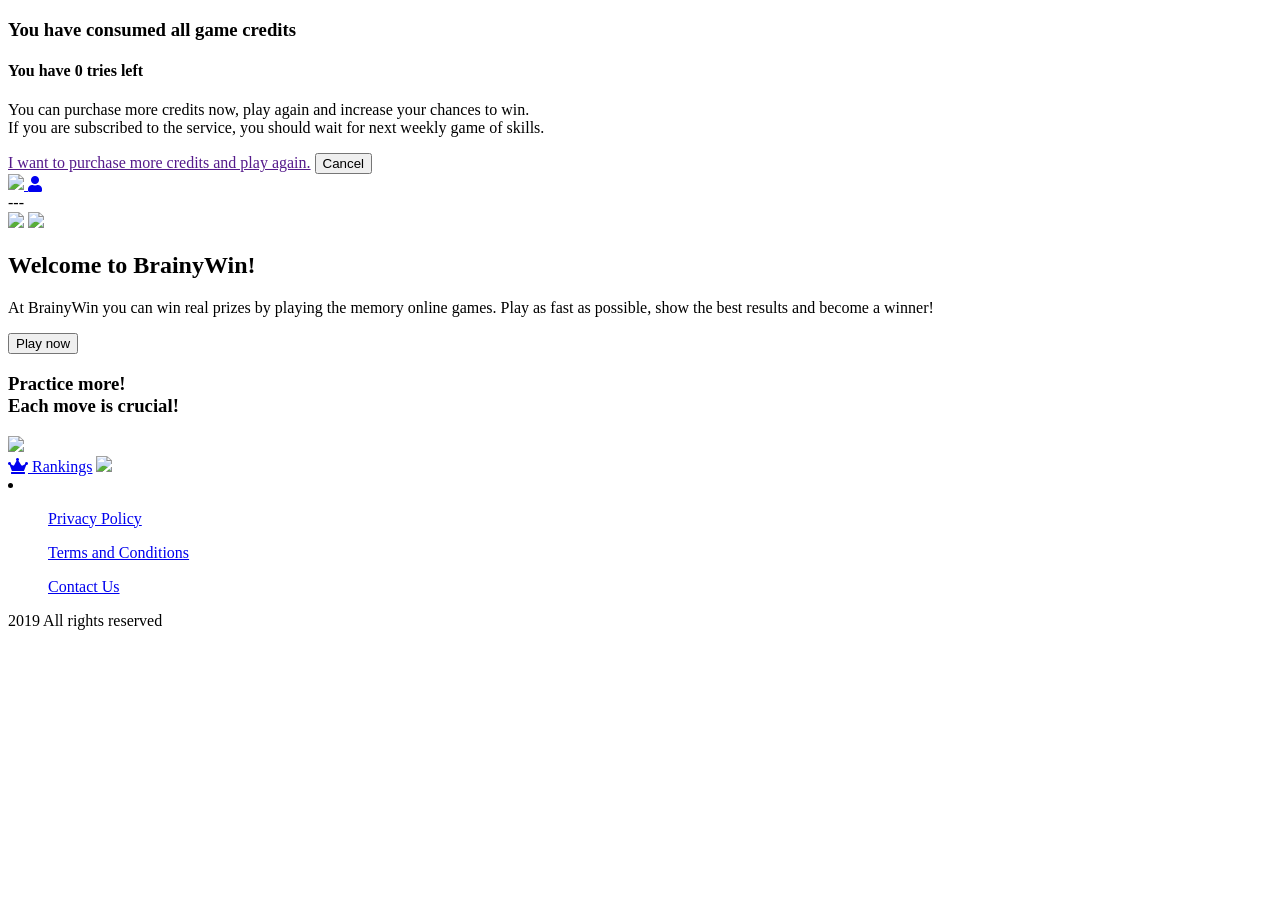
==== index.html @ 217ad2a1 "Add files via upload" ====
<!DOCTYPE html>
<meta name="viewport" content="width=device-width, initial-scale=1">
<html lang="en">
<head>
	<meta charset="UTF-8">
	<title>Brainywin</title>
	<link rel="shortcut icon" href="./favicon.ico" type="image/x-icon">
	<link rel="stylesheet" type="text/css" href="./css/styles.css">
	<script type="text/javascript"> (function() { var css = document.createElement('link'); css.href = 'https://use.fontawesome.com/releases/v5.1.0/css/all.css'; css.rel = 'stylesheet'; css.type = 'text/css'; document.getElementsByTagName('head')[0].appendChild(css); })(); 
	</script>

	
</head>
<body class="main">
  <div id="popUpLimit">
  <div class="box orange_gr">
    <!-- <div class="img">&nbsp;</div> -->
    <div class="content">
      <h3>You have consumed all game credits</h3>
      <h4 id="credits_left"> You have 0 tries left
</h4>
      <p>You can purchase more credits now, play again and increase your chances to win. <br/>
If you are subscribed to the service,  you should wait for next weekly game of skills.</p>
      <a class="getPremium" href="">I want to purchase more credits and play again.</a>
      <button type="button" id="close" class="close">Cancel</button>
    </div>
  </div>
</div>
<header class="violet_gr">
	<div class="wrapper">
		<a href="./index.html">
			<img class="header_logo" src="./images/brainywin_logo_small.png">
		</a>

		<a href="./profile.html" id="login_icon">
			<i class="fas fa-user"></i>
		</a>	
		<div class="float-right-block">	
			<span id="credit_counter"> --- </span>
		</div>
	</div>
</header>
<section class="main_bg orange_gr">
	<div class="wrapper">
		<img class="left_img mobile_hide" src="./images/iphone.png">
		<img class="right_img" src="./images/notebook.png">
		<h2 class="left">Welcome to BrainyWin!</h2>
		<p class="main_text"><span>At BrainyWin you can win real prizes by playing the memory online games.</span> 
			<span>Play as fast as possible, show the best results and become a winner!</span>
		</p>
		<div class="center_content">
			<button class="button" id="play_button" href="">Play now</button>

			</div>
		<h3>Practice more!<br> 
			Each move is crucial!</h3>
	</div>

</section>
<footer class="violet_gr">
<img class="left_img desk_hide" src="./images/iphone.png">
	<div class="wrapper">
		<a href="./rankings.html" class="Rankings_link">
		<i class="fas fa-crown"></i> Rankings</a>
		<img class="bottom_logo desk_hide" src="./images/brainywin_logo.svg">
			<li class="footer_menu">
				<ul><a href="./privacypolicy.html">Privacy Policy</a></ul>
				<ul><a href="./terms.html">Terms and Conditions</a></ul>
				<ul><a href="./contact.html">Contact Us</a></ul>
			</li>
		<span class="copyright"> 2019 All rights reserved</span>
	</div>
</footer>




</body>

	<script  type="text/javascript" src="./js/login.js" ></script>
</html>
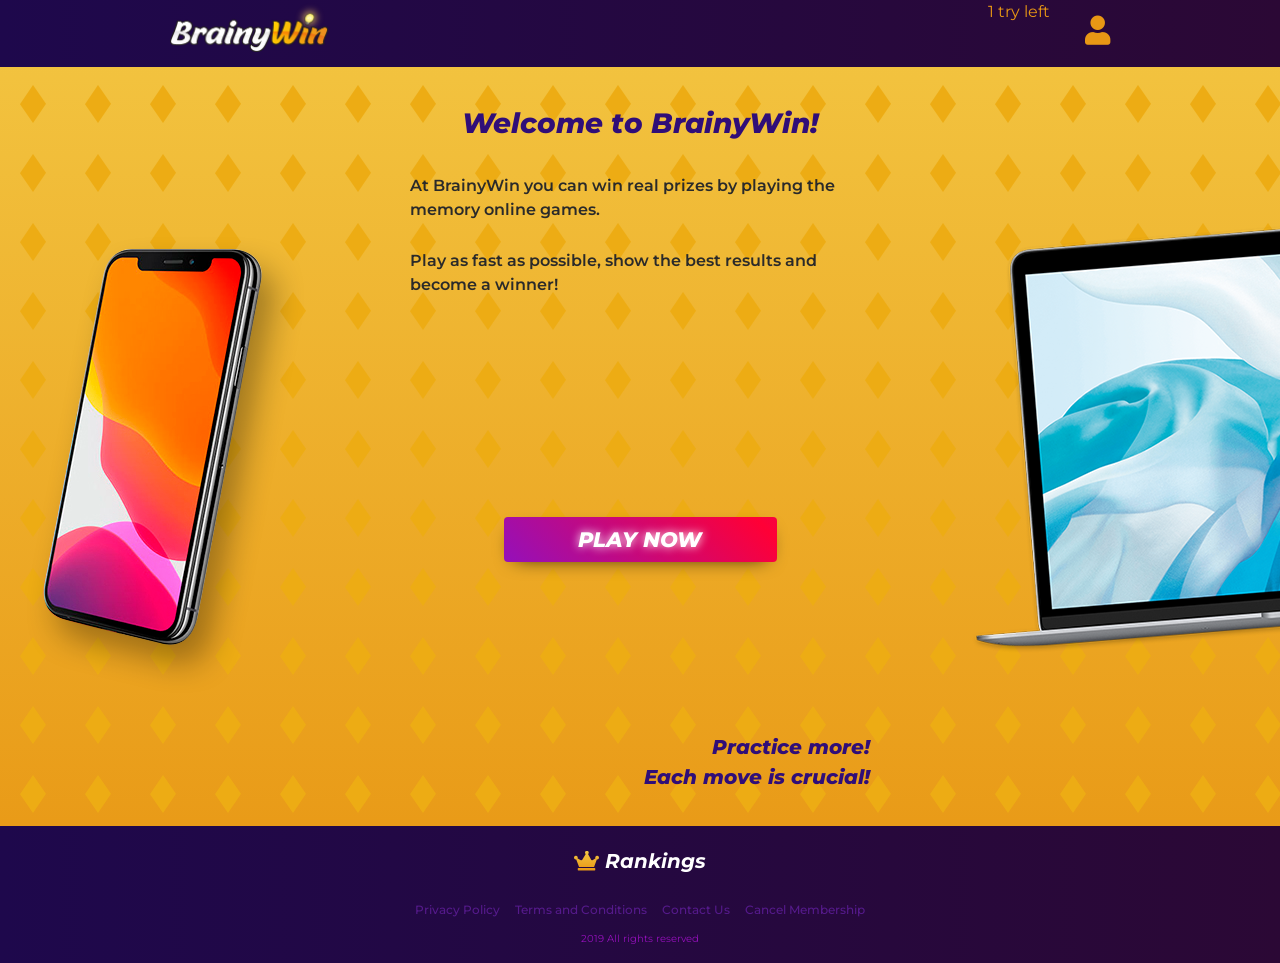
==== commit a642f080: "Update index.html" ====
--- a/index.html
+++ b/index.html
@@ -67,6 +67,7 @@
 				<ul><a href="./privacypolicy.html">Privacy Policy</a></ul>
 				<ul><a href="./terms.html">Terms and Conditions</a></ul>
 				<ul><a href="./contact.html">Contact Us</a></ul>
+				<ul><a href="./cancel.html">Cancel Membership</a></ul>
 			</li>
 		<span class="copyright"> 2019 All rights reserved</span>
 	</div>
@@ -78,4 +79,4 @@
 </body>
 
 	<script  type="text/javascript" src="./js/login.js" ></script>
-</html>+</html>
--- a/css/styles.css
+++ b/css/styles.css
@@ -0,0 +1,834 @@
+@import url('https://fonts.googleapis.com/css?family=Montserrat:400,600,700i,800i&display=swap');
+
+html, body, h1, h2, h3, h4, div, section, ul {
+	margin: 0;
+	padding: 0;
+	box-sizing: border-box;
+	line-height: 1.5;
+	font-family: 'Montserrat', sans-serif;
+}
+button {border: 0px;}
+a, a:visited {text-decoration: none; }
+
+html, body {height: 100%; }
+body::-webkit-scrollbar {
+    display: none;
+}
+html {background: linear-gradient(to right, #1e084c ,#2b0835 );}
+h2 {font-family: 'Montserrat';
+font-size: 28px;
+color: #300e78;
+font-weight:800;
+font-style: italic;
+margin-top: 15px;
+margin-bottom: 1vh;
+text-align: center;
+cursor: default;
+}
+.desk_hide {display: none;}
+
+h3 {
+font-family: 'Montserrat';
+font-size: 20px;
+color: #300e78;
+font-weight:800;
+font-style: italic;
+text-align: right;
+position: absolute;
+bottom: 35px;
+right: 0;
+cursor: default;
+padding-right: 20px;
+}
+
+
+
+p {
+
+	font-size: 16px;
+	font-weight: 600;
+	color: #2a2a2a;
+	text-align: left;
+	display: block;
+	margin: 0 auto;
+	margin-top: 30px;
+	cursor: default;
+
+}
+
+p > span {
+	display: block;
+	margin-bottom: 3vh;
+}
+.wrapper {max-width: 980px; 
+	padding: 20px; 
+	margin: 0 auto;
+position: relative;}
+
+.wrapper.terms p {
+	font-weight: 500;
+	overflow: scroll;
+    height: 85%;
+    overflow-x: hidden;
+    padding-right: 10px;
+    font-size: 12px;
+
+}
+.terms p::-webkit-scrollbar {
+	overflow: visible;
+	width: 3px;}
+.terms p::-webkit-scrollbar-track {
+  background: #f2c33f;
+  width: 1px;
+}
+.terms p::-webkit-scrollbar-thumb {
+  background: #ff9800;
+}
+
+.terms p::-webkit-scrollbar-thumb:hover {
+  background: #ff5722;
+  width: 5px;
+}
+.terms > .right_img {
+	right: -124%;
+}
+.terms > .left_img {
+	left: -47%;
+}
+.left_img_wrapper {
+	max-width: 980px;
+	padding: 20px;
+	margin: 0 auto;
+	position: relative;
+}
+
+.main > section > .wrapper {
+	max-width: 500px;
+	height: calc(100vh - 140px);
+}
+.main > section > .wrapper.terms {
+	max-width: 630px;
+	height: 100%;
+}
+.orange_gr {
+	background: url(../images/pattern.png), linear-gradient( 0deg, #e89714, #f3c642) ;
+	/*background-image: ;*/
+}
+
+.violet_gr {background: linear-gradient(to right, #1e084c ,#2b0835 );}
+header {
+	position: fixed;
+	width: 100%;
+	height: 67px;
+	z-index: 20;
+	}
+header > .wrapper {padding: 0px 20px;}
+.header_logo {
+	width: 160px;
+    margin-top: -8px;
+    padding: 6px 0;
+	}
+header i {
+    font-weight: 900;
+    font-size: 29px;
+    padding: 16px 0px;
+}
+section {overflow: hidden}
+.left_img {
+	animation: float 2s infinite alternate ease-in-out;
+    position: absolute;
+    left: -75%;
+    top: 20%;
+    pointer-events: none;
+    z-index: 20;
+}
+
+.right_img {
+	image-rendering: pixelated;
+    animation: float2 1.5s infinite alternate cubic-bezier(0.45, 0.05, 0.55, 0.95);
+    position: absolute;
+    right: -163%;
+    top: 17%;
+    pointer-events: none;
+    z-index: 20;
+}
+.main_bg {
+	height: 100%;
+    padding-top: 67px;
+    padding-bottom: 74px;
+}
+.main_bg.game{
+	display: flex;
+}
+/*login*/
+
+
+
+#login_icon {
+	cursor: pointer;
+	float: right;
+	color: #e89714;
+	font-size: 35px;
+	opacity: 1;
+	transition: 0.5s;
+}
+
+#login_icon:hover{
+	opacity: 1; 
+	text-shadow: 0 0 10px;
+	color: #FAEE82;
+	opacity: 100% !important;
+}
+#login_icon.logged_out{
+	opacity: 50%;
+}
+
+#credits
+h2.contact_header {
+	margin-bottom: 5px;
+}
+#credit_counter {
+	margin: auto;
+	color: #e89714;
+	pointer-events: none;
+}
+.float-right-block {
+	float: right;
+	height: -webkit-fill-available;
+	display: flex;
+	margin-right: 35px;
+}
+form {width: 273px;
+	margin-left: auto;
+	margin-right: auto;
+ 	}
+form textarea {
+	font-size: 16px;
+    padding: 10px;
+}
+form > span {
+	font-size: 14px;
+	font-weight: 600;
+	margin-bottom: 2px;
+	display: block;
+}
+form > button {
+	margin-top: 42px;
+}
+.login_box > form > button {
+	margin-top: 60px;
+}
+input {
+	box-sizing: border-box;
+	color: #9410ba;
+	font-size: 18px;
+	font-weight: 600;
+	width: 273px;
+	height: 30px;
+    background: #fff6;
+    display: block;
+    margin-left: auto;
+    margin-right: auto;
+    margin-bottom: 1vh;
+    border: 0px;
+    padding: 10px 10px;
+	text-align: left;
+}
+textarea {
+	box-sizing: border-box;
+	border: 0;
+	width: 273px;
+	height: 11vh;
+	margin-right: auto;
+	margin-left: auto;
+	text-align: left;
+	display: block;
+	resize: none;
+	background: #fff6;
+	margin-bottom: 30px;
+
+}
+input,textarea::active {
+	border: 1px solid #f3c643;
+
+}
+
+
+.button {
+	cursor: pointer;
+	animation: switch 6s infinite alternate ease-in-out;
+    box-sizing: border-box;
+    border-radius: 4px;
+    padding: 10px 0 ;
+    color: #fff !important;
+    width: 273px;
+ 	font-family: 'Montserrat', sans-serif;
+    font-size: 21px;
+    font-weight: 800;
+    font-style: italic;
+    text-align: center;
+    text-shadow: 0 0 10px;
+    text-transform: uppercase;
+    display: block;
+    margin-left: auto;
+    margin-right: auto;
+    text-decoration: none;
+    background: linear-gradient(45deg, #9410ba, #ff0036, #9410ba);
+    background-size: 200% 100%;
+    box-shadow: 0 6px 20px -11px #000;
+    transition: 2s;
+}
+.button:hover { background: #ff0052; }
+.center_content {
+	height: 100%;
+    display: flex;
+    align-items: center;
+    position: relative;
+    padding-bottom: 290px;
+}
+
+
+.log_button {
+	width: 60%;
+}
+
+
+/*==============POP UP=============*/
+
+
+#popUpLimit {
+	position: absolute;
+	height: calc(100% + 67px);
+	top: 0;
+	right: 0;
+	left: 0;
+	bottom: 0;
+	padding-left: 13px;
+    padding-right: 13px;
+	background: rgba(1,1,1,.8);
+	z-index: 9999;
+	font-family: 'Open Sans', sans-serif;
+	display: none;
+}
+#popUpLimit .box .content h4 {
+	color: red;
+}
+#popUpLimit .box {
+	position: relative;
+	top: 150px;
+	margin-right: auto;
+	margin-left: auto;
+	max-width: 720px;
+	border-radius: 5px;
+	display: flex;
+	flex-direction: row;
+	align-items: stretch;
+}
+#popUpLimit .box .img {
+	width: 30%;
+	background: url(../img/pop_up_pic.jpg) no-repeat center center;
+	background-size: cover;
+	border-radius: inherit;
+}
+#popUpLimit .box .content {
+	width: 70%;
+    text-align: center;
+    padding: 40px 20px;
+    color: #1c1c1c;
+    line-height: 1.3;
+    margin: auto;
+}
+#popUpLimit .content > * {
+	margin-bottom: 35px;
+}
+#popUpLimit .content h3 {
+	padding: 0px;
+	margin-bottom: 5px;
+	font-size: 23px;
+	text-align: center;
+    bottom: unset;
+    position: relative;
+}
+#popUpLimit .content p {
+	font-weight: 400;
+	font-size: 16px;
+	text-align: center;
+}
+#popUpLimit .content .getPremium {
+	    cursor: pointer;
+    animation: switch 6s infinite alternate ease-in-out;
+    box-sizing: border-box;
+    border-radius: 4px;
+    padding: 10px 30px;
+    color: #fff !important;
+    max-width: 350px;
+    font-family: 'Montserrat', sans-serif;
+    font-size: 18px;
+	font-style: italic;
+    text-align: center;
+    text-shadow: 0 0 10px;
+	display: block;
+    margin-left: auto;
+    margin-right: auto;
+    text-decoration: none;
+    background: linear-gradient(45deg, #9410ba, #ff0036, #9410ba);
+    background-size: 200% 100%;
+    box-shadow: 0 6px 20px -11px #000;
+    transition: 2s;
+}
+#popUpLimit .content .close {
+    margin-bottom: 0;
+	border-bottom: 2px solid #c10a83;;
+    cursor: pointer;
+    font-weight: 600;
+    font-size: 16px;
+    padding: 0px;
+    color: #c10a83;
+    background-color: transparent;
+
+}
+
+@media all and (max-width: 980px) {
+	main .set {
+		flex-direction: column;
+		align-items: center;
+	}
+	main .set > div,
+	main .set .video2 {
+		width: 80%;
+	}
+	main .set > div p,
+	main .set > div .showRecipe {
+		font-size: 14px;
+	}
+	main .set > div p {
+		max-height: 90px;
+	}
+	#popUpLimit {
+	height: calc(100% + 160px);
+	}
+	#popUpLimit .box {
+		top: 130px;
+	}
+	#popUpLimit .box .content {
+		width: 90%;
+		padding: 25px 16px;
+	}
+	#popUpLimit .content h3 {
+		font-size: 22px;
+	}
+	#popUpLimit .content p {
+	font-size: 16px;
+    text-align: center;
+    max-width: 90%;
+	}
+	#popUpLimit .content > * {
+		margin-bottom: 20px;
+	}
+	#popUpLimit .content .getPremium {
+		font-size: 16px;
+	}
+}
+
+/*popup end*/
+
+footer {
+	height: 137px;
+    position: absolute;
+    width: 100%;
+    bottom: -63px;
+overflow: hidden;}
+
+footer > .wrapper {text-align: center;}
+footer i {
+	font-size: 20px;
+	margin-bottom: 30px;
+	background: -webkit-linear-gradient(#f3c643, #e89714);
+  -webkit-background-clip: text;
+  -webkit-text-fill-color: transparent; }
+.Rankings_link {
+	font-size: 20px;
+	color: #FFF !important;
+	font-weight: 700;
+	font-style: italic;
+	transition: 0.5s;
+}
+.Rankings_link:hover{
+	text-shadow: 0 0 15px;}
+footer ul {
+	display: inline-block;
+
+	font-weight: 500;
+	list-style: none;
+}
+footer li {font-size: 12px;
+    font-weight: 400;
+    list-style: none;
+    display: flex;
+    justify-content: space-evenly;
+    max-width: 480px;
+    margin-left: auto;
+    margin-right: auto;
+}
+footer ul a {
+	color: #551a8b;
+}
+footer ul a:visited{
+	color: #551a8b;
+}
+.log_out_button {
+	display: block;
+	margin-left: auto;
+	margin-right: auto;
+	width: max-content;
+	margin-top: 15px;
+	text-decoration: underline;
+	color: #c10a83;
+}
+.logout_button:visited{
+	color: #c10a83;
+}
+.copyright {
+	font-size: 10px;
+    color: #9410ba;
+    margin-top: 12px;
+    display: block;
+  	cursor: default;}
+
+/*PROFILE*/
+.profile_box {
+	width: max-content;
+    margin-left: auto;
+    margin-right: auto;
+}
+.profile_box span {
+	font-size: 28px;
+	color: #fff;
+	font-weight: 800;
+	font-style: italic;
+	text-shadow: 0px 1px 2px #000;
+	display: block;
+
+	margin-bottom: 2.5vh;}
+.profile_box > span.small_title{
+	font-size: 18px;
+	margin-bottom: -8px;
+	margin-left: 48px;
+}
+#user_time, #leader_time, #user_new_time, #user_best_time {
+	margin-bottom: 2vh;
+}
+.profile_box > .leader {
+	color: #300e78;
+	text-shadow: none;
+}
+.result > .small_title {margin-right: 48px;}
+#user_name::before {
+    content: '';
+    background: url(../images/icons/user_profile.png) no-repeat;
+    background-size: contain;
+
+    margin-right: 12px;
+    width: 39px;
+    height: 33px;
+    vertical-align: text-bottom;
+    display: inline-block;
+}
+
+#user_new_time::before, #user_best_time::before, #user_time::before {
+	content: '';
+    background: url(../images/icons/stopwatch.png) no-repeat;
+    background-size: cover;
+
+    margin-right: 5px;
+    width: 36px;
+    height: 35px;
+    vertical-align: text-bottom;
+    display: inline-block;
+}
+
+#leader_time::before {
+	content: '';
+    background: url(../images/icons/crown.png) no-repeat;
+    background-size: contain;
+    width: 37px;
+    height: 37px;
+    vertical-align: text-top;
+    display: inline-block;
+}
+#rank_1::before {
+	content: '';
+    background: url(../images/icons/rank_1.png) no-repeat;
+    background-size: contain;
+    
+    width: 37px;
+    height: 37px;
+    vertical-align: text-top;
+    display: inline-block;
+}
+#rank_2::before {
+	content: '';
+    background: url(../images/icons/rank_2.png) no-repeat;
+    background-size: contain;
+   
+    width: 37px;
+    height: 37px;
+    vertical-align: text-top;
+    display: inline-block;
+}
+#rank_3::before {
+	content: '';
+    background: url(../images/icons/rank_3.png) no-repeat;
+    background-size: contain;
+    
+    width: 37px;
+    height: 37px;
+    vertical-align: text-top;
+    display: inline-block;
+}
+
+.login_box {
+	display: flex;
+	align-items: center;
+	height: 70%;
+}
+
+/*=========================== GAME ============================*/
+section > .wrapper.game {
+width: 100%;
+margin: auto;
+height: max-content;}
+.gametimer_box {
+	position: relative;
+	margin-left: auto;
+	margin-right: auto;
+	height: 50px;
+	width: 100%;
+
+}
+.gametimer_box > span:first-child {
+text-align: left;
+float: left;
+display: block;
+font-size: 16px;
+}
+.gametimer_box > span:nth-child(2) {
+text-align: right;
+float: right;
+display: block;
+font-size: 16px;
+}
+#level_count {
+	font-size: 18px;
+	color: #300e78;
+	font-weight: 600
+}
+#timer {
+	font-size: 18px;
+	font-weight: 600;
+	color: #ff0036;
+}
+#result{display: none}
+.memory-game {
+  width: 460px;
+  height: 345px;
+  margin: auto;
+  display: flex;
+  flex-wrap: wrap;
+  perspective: 1000px;
+}
+.memory-card {
+  width: calc(20% - 10px);
+  height: calc(25% - 10px);
+  margin: 5px;
+  position: relative;
+  transform: scale(1);
+  transform-style: preserve-3d;
+  transition: transform .5s;
+}
+.memory-card.flip {
+  transform: rotateY(180deg);
+}
+.memory-card:active {
+  transform: scale(0.97);
+  transition: transform .2s;
+}
+.memory-card img {
+width: 100%;
+box-sizing: border-box;}
+.front-face,
+.back-face {
+  width: 100%;
+  position: absolute;
+  border-radius: 5px;
+  -webkit-perspective: 0;
+  -webkit-backface-visibility: hidden;
+  -webkit-transform: translate3d(0,0,0);
+  visibility:visible;
+  backface-visibility: hidden;
+}
+.front-face {
+  transform: rotateY(180deg);
+}
+
+span.improve_small {
+	font-size: 14px;
+	color: #300e78;
+	font-weight: 800;
+	font-style: italic;
+	text-shadow: none;
+	display: block;
+	margin-top: 3vh;
+	margin-left: auto;
+	margin-right: auto;
+	margin-bottom: 15px;
+	width: max-content;
+}
+
+@keyframes switch {
+0% {background-position: right;}
+100% {background-position: left;}
+}
+
+@keyframes float {
+	0%{transform:translateY(20px);}
+	
+	100%{transform:translateY(-20px);}
+	}
+
+@keyframes float2 {
+	0%{transform:translateY(10px);}
+	
+	100%{transform:translateY(-10px);}
+	}
+
+
+/*=========================MOBILE=================================*/
+@media (max-width: 500px) {
+body {overflow-x: hidden;}
+h2 {line-height: 1.1; margin-bottom: 25px;  }
+h3 {bottom: 45px;}
+p {font-size: 14px; max-width: 200px;}
+.main_text {margin-left: 0px;}
+.main-section {
+	height: 100%;
+}
+.main_bg{padding-bottom: 25px;
+min-height: 610px;}
+.main_bg.game {
+	padding-bottom: 85px;
+}
+
+.modal-content {max-width: 90%;}
+.center_content {display: flex;
+    align-items: center;
+    position: relative;
+    padding-bottom: 335px;}
+.Rankings_link {font-size: 17px;}
+.right_img {
+	top: 0px;  
+	right: -70%;
+    top: 10%;
+    width: 408px;
+}
+h2.left{text-align: left;}
+.left_img {
+    left: -15%;
+    top: -50%;
+    width: 170px;
+    z-index: 20;
+}
+.profile_box { width: max-content; height: 47%; }
+
+.profile_box span {
+	margin-bottom: 10px;
+}
+.result > .small_title {margin-top: 30px; margin-left: 44px;}
+.rankings .small_title {margin-right: 44px;}
+form >span {margin-bottom: 0px;}
+.button { 
+	font-size: 18px; 
+	box-sizing: border-box;
+	width: 273px;
+	padding: 10px 0px;
+}
+
+.main > section > .wrapper.terms {
+    max-width: 630px;
+    height: 90%;
+}
+
+/*==================MOBILE___GAME==============*/
+.main > section > .wrapper {
+
+	height: calc(100% - 10px);}
+	.main_bg.game {
+		display: block;
+	}
+
+.memory-game {
+
+    height: 95%;
+    width: 100%;}
+.memory-card {
+    width: calc(25% - 10px);
+    height: calc(20% - 10px);
+    position: relative;
+}
+input {
+	margin-bottom: 10px;
+}
+#user_time, #leader_time, #user_best_time {
+	margin-bottom: 30px;
+}
+.bottom_logo {
+	width: 80%;
+    opacity: 0.1;
+    margin-top: -25px;
+    margin-left: auto;
+    margin-right: auto;
+	}
+	.wrapper.terms p {
+    max-width: 580px;
+}
+
+.desk_hide {
+	display: block;
+}
+.mobile_hide {
+	display: none;
+}
+footer {
+	margin-top: -74px;
+	height: unset;
+    position: relative;
+    width: 100%;
+    bottom: unset;
+    overflow: visible;
+}
+footer > .wrapper {
+	z-index: 20;
+}
+footer li {
+	margin-top: 20px;
+}
+#user_new_time {
+	margin-bottom: 30px;}
+
+
+@media (max-width: 360px) {
+	#user_time, #leader_time, #user_best_time {
+	margin-bottom: 15px;
+}
+form > textarea {
+	height: 65px;
+}
+h2{margin-bottom: 10px;
+margin-top: 0px;}
+.profile_box span {
+    font-size: 26px;
+}
+span.improve_small {
+    font-size: 14px;
+}
+
